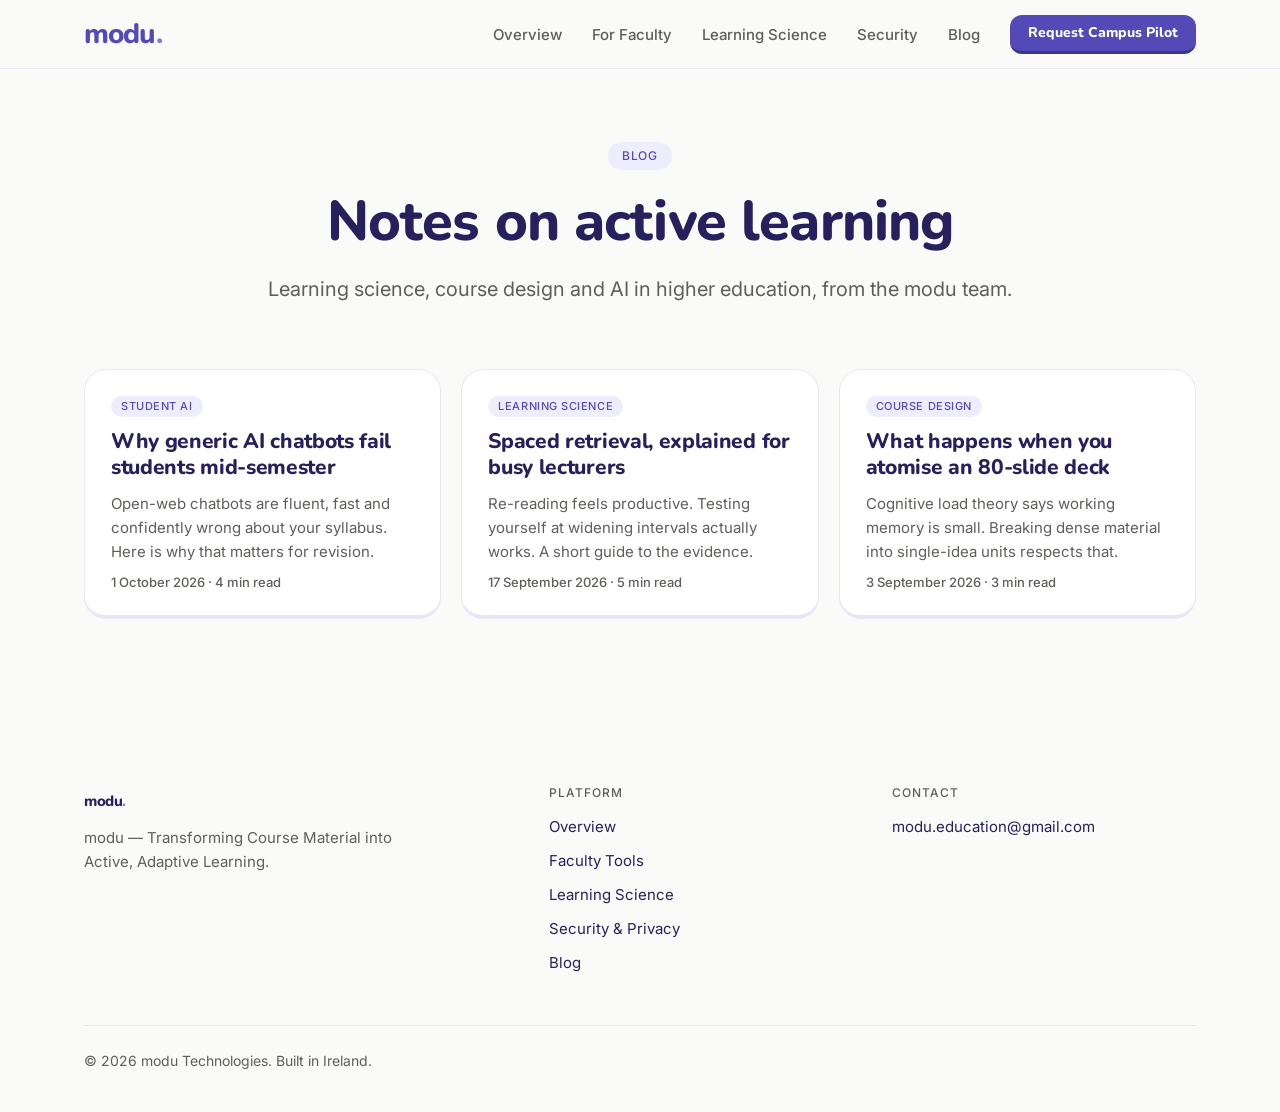
==== blog/index.html @ aeeece8a "Add blog section with index and three sample posts Co-Authored-By: Claude Sonnet 5.5 <noreply@anthro" ====
<!doctype html>
<html lang="en">
<head>
<meta charset="utf-8">
<meta name="viewport" content="width=device-width,initial-scale=1">
<title>Blog | modu</title>
<meta name="description" content="Notes on active learning, learning science and course design from the modu team.">
<meta name="theme-color" content="#FAFAF8">
<link rel="preconnect" href="https://fonts.googleapis.com">
<link rel="preconnect" href="https://fonts.gstatic.com" crossorigin>
<link href="https://fonts.googleapis.com/css2?family=Inter:wght@400;500&family=Nunito:wght@800&display=swap" rel="stylesheet">
<link rel="stylesheet" href="../assets/site.css">
</head>
<body>
<header class="nav">
  <div class="wrap">
    <a class="logo" href="../index.html" aria-label="modu home">modu<i>.</i></a>
    <button class="menu" id="menu" aria-label="Toggle menu" aria-expanded="false" aria-controls="links"><svg viewBox="0 0 24 24"><path d="M4 7h16M4 12h16M4 17h16"/></svg></button>
    <nav class="links" id="links" aria-label="Primary">
      <a href="../index.html#overview">Overview</a>
      <a href="../index.html#faculty">For Faculty</a>
      <a href="../index.html#science">Learning Science</a>
      <a href="../index.html#security">Security</a>
      <a href="index.html">Blog</a>
      <a class="btn sm" href="../index.html#pilot">Request Campus Pilot</a>
    </nav>
  </div>
</header>
<main>
<section class="hero" style="padding-bottom:24px"><div class="wrap"><span class="tag">Blog</span><h1 style="font-size:clamp(34px,5vw,56px)">Notes on active learning</h1><p class="sub">Learning science, course design and AI in higher education, from the modu team.</p></div></section><section class="sec" style="padding-top:40px"><div class="wrap"><div class="posts"><a class="post" href="why-generic-ai-fails-students.html"><span class="pillx">Student AI</span><h3>Why generic AI chatbots fail students mid-semester</h3><p>Open-web chatbots are fluent, fast and confidently wrong about your syllabus. Here is why that matters for revision.</p><span class="meta">1 October 2026 · 4 min read</span></a><a class="post" href="spaced-retrieval-explained.html"><span class="pillx">Learning science</span><h3>Spaced retrieval, explained for busy lecturers</h3><p>Re-reading feels productive. Testing yourself at widening intervals actually works. A short guide to the evidence.</p><span class="meta">17 September 2026 · 5 min read</span></a><a class="post" href="atomising-an-80-slide-deck.html"><span class="pillx">Course design</span><h3>What happens when you atomise an 80-slide deck</h3><p>Cognitive load theory says working memory is small. Breaking dense material into single-idea units respects that.</p><span class="meta">3 September 2026 · 3 min read</span></a></div></div></section>
</main>
<footer>
  <div class="wrap">
    <div class="fgrid">
      <div><a class="logo" href="../index.html" style="display:inline;margin:0">modu<i>.</i></a><p>modu — Transforming Course Material into Active, Adaptive Learning.</p></div>
      <div><h4>Platform</h4><a href="../index.html#overview">Overview</a><a href="../index.html#faculty">Faculty Tools</a><a href="../index.html#science">Learning Science</a><a href="../index.html#security">Security &amp; Privacy</a><a href="index.html">Blog</a></div>
      <div><h4>Contact</h4><a href="mailto:modu.education@gmail.com">modu.education@gmail.com</a></div>
    </div>
    <div class="copy"><span>© 2026 modu Technologies. Built in Ireland.</span></div>
  </div>
</footer>
<script>
(function(){var b=document.getElementById('menu'),l=document.getElementById('links');
b.addEventListener('click',function(){var o=l.classList.toggle('open');b.setAttribute('aria-expanded',o)});})();
</script>
</body>
</html>
---- assets/site.css ----
:root{
  --bg:#FAFAF8;--surface:#fff;--line:#E8E6F5;--ink:#26215C;--ink2:#5F5E5A;
  --p:#534AB7;--pd:#3C3489;--pm:#7F77DD;--pt:#EEEDFE;--ok:#1D9E75;--okt:#E1F5EE;--warn:#EF9F27;--warnt:#FAEEDA;
  --max:1160px;--gut:24px;
}
*,*::before,*::after{box-sizing:border-box}
html{scroll-behavior:smooth;scroll-padding-top:84px}
body{margin:0;background:var(--bg);color:var(--ink);font:400 17px/1.6 Inter,system-ui,sans-serif;-webkit-font-smoothing:antialiased}
h1,h2,h3,h4{font-family:Nunito,Inter,sans-serif;font-weight:800;color:var(--ink);margin:0;letter-spacing:-.015em}
p{margin:0}
a{color:inherit}
.wrap{max-width:var(--max);margin:0 auto;padding:0 var(--gut)}
.skip{position:absolute;left:-999px;top:8px;background:var(--p);color:#fff;padding:8px 14px;border-radius:8px;z-index:100}
.skip:focus{left:8px}
:focus-visible{outline:3px solid var(--pm);outline-offset:3px;border-radius:6px}

/* ---------- buttons (chunky "lip" style from the hero) ---------- */
.btn{display:inline-block;font:800 16px/1 Nunito,Inter,sans-serif;text-decoration:none;padding:16px 26px;border-radius:14px;background:var(--p);color:#fff;border-bottom:4px solid var(--pd);transition:transform .12s,border-bottom-width .12s,background .15s}
.btn:hover{background:#5c53c4}
.btn:active{transform:translateY(3px);border-bottom-width:1px}
.btn.ghost{background:#fff;color:var(--p);border:1px solid var(--line);border-bottom:4px solid var(--line)}
.btn.ghost:hover{background:var(--pt)}
.btn.sm{padding:11px 18px;font-size:14px;border-radius:12px;border-bottom-width:3px}

/* ---------- nav ---------- */
.nav{position:sticky;top:0;z-index:50;background:rgba(250,250,248,.88);backdrop-filter:blur(10px);-webkit-backdrop-filter:blur(10px);border-bottom:1px solid var(--line)}
.nav .wrap{display:flex;align-items:center;justify-content:space-between;height:68px;gap:24px}
.logo{font:800 28px/1 Nunito,sans-serif;color:var(--p);text-decoration:none;letter-spacing:-.03em}
.logo i{font-style:normal;color:var(--pm)}
.links{display:flex;gap:30px;align-items:center}
.links a{font:500 15px/1 Inter,sans-serif;color:var(--ink2);text-decoration:none;transition:color .15s}
.links a:hover{color:var(--p)}
.links a.btn,.links a.btn:hover{color:#fff;font:800 14px/1 Nunito,Inter,sans-serif}
.menu{display:none;background:none;border:1px solid var(--line);border-radius:10px;width:42px;height:42px;cursor:pointer;color:var(--ink)}
.menu svg{width:20px;height:20px;stroke:currentColor;stroke-width:2;fill:none;stroke-linecap:round}

/* ---------- hero copy ---------- */
.hero{padding:72px 0 40px;text-align:center}
.tag{display:inline-block;font:500 12px/1 Inter,sans-serif;letter-spacing:.08em;text-transform:uppercase;color:var(--p);background:var(--pt);border-radius:999px;padding:8px 14px}
.hero h1{font-size:clamp(38px,6vw,68px);line-height:1.06;max-width:15em;margin:22px auto 0}
.hero h1 em{font-style:normal;color:var(--p)}
.hero .sub{max-width:44em;margin:22px auto 0;font-size:clamp(17px,2vw,20px);color:var(--ink2)}
.cta-row{display:flex;gap:14px;justify-content:center;flex-wrap:wrap;margin-top:34px}

/* hero animation stage */
.stage{margin:36px auto 0;max-width:1440px}
.stage .mh{border-top:1px solid var(--line);border-bottom:1px solid var(--line)}

/* guarantees */
.guar{padding:44px 0 24px}
.guar ul{list-style:none;margin:0;padding:0;display:grid;grid-template-columns:repeat(4,1fr);gap:16px}
.guar li{background:#fff;border:1px solid var(--line);border-bottom-width:3px;border-radius:18px;padding:20px}
.guar b{display:block;font:800 17px/1.2 Nunito,sans-serif;color:var(--ink);margin-bottom:8px}
.guar span{font-size:14px;line-height:1.5;color:var(--ink2)}
.guar .ic,.ic{width:36px;height:36px;border-radius:12px;background:var(--pt);display:grid;place-items:center;margin-bottom:14px}
.ic svg{width:19px;height:19px;stroke:var(--p);stroke-width:2;fill:none;stroke-linecap:round;stroke-linejoin:round}

/* ---------- sections ---------- */
section.sec{padding:104px 0}
.sec.alt{background:#fff;border-top:1px solid var(--line);border-bottom:1px solid var(--line)}
.sec.dark{background:var(--ink);color:#fff}
.sec.dark h2,.sec.dark h3{color:#fff}
.sec.dark .tag{background:rgba(127,119,221,.22);color:#C9C5F5}
.head{max-width:40em;margin-bottom:56px}
.head h2{font-size:clamp(30px,4.2vw,46px);line-height:1.1;margin-top:18px}
.head.c{margin-left:auto;margin-right:auto;text-align:center}

.cols{display:grid;grid-template-columns:repeat(3,1fr);gap:20px}
.card{background:#fff;border:1px solid var(--line);border-bottom-width:4px;border-radius:22px;padding:28px}
.card .k{font:500 12px/1 Inter,sans-serif;letter-spacing:.07em;text-transform:uppercase;color:var(--ink2);margin-bottom:14px}
.card h3{font-size:22px;line-height:1.2;margin-bottom:12px}
.card p{font-size:15.5px;color:var(--ink2);line-height:1.6}
.card.bad{background:var(--bg)}
.card.bad .k{color:#854F0B}

/* solution features */
.feat{display:grid;grid-template-columns:1fr 1fr;gap:64px;align-items:center;padding:36px 0}
.feat+.feat{border-top:1px solid var(--line)}
.feat.rev .txt{order:2}
.feat .n{font:800 14px/1 Nunito,sans-serif;color:var(--pm);letter-spacing:.06em}
.feat h3{font-size:clamp(26px,3vw,34px);line-height:1.12;margin:12px 0 8px}
.feat .sh{font:800 17px/1.3 Nunito,sans-serif;color:var(--p);margin-bottom:14px}
.feat p.b{color:var(--ink2);font-size:17px}
.viz{background:var(--bg);border:1px solid var(--line);border-radius:26px;padding:28px;min-height:260px;display:flex;align-items:center;justify-content:center}

/* viz: atomised notes */
.atoms{display:grid;grid-template-columns:1fr 1fr;gap:12px;width:100%;max-width:380px}
.atom{background:#fff;border:1px solid var(--line);border-bottom-width:3px;border-radius:14px;padding:12px 14px;font:500 13px/1.3 Inter,sans-serif;color:var(--ink)}
.atom small{display:block;color:var(--ink2);font-size:11px;margin-top:6px}
.atom.big{grid-column:1/-1;background:var(--p);border-color:var(--pd);color:#fff}
.atom.big small{color:#C9C5F5}
/* viz: drills */
.drill{width:100%;max-width:340px;background:#fff;border:1px solid var(--line);border-bottom-width:4px;border-radius:20px;padding:18px;position:relative}
.drill::before,.drill::after{content:"";position:absolute;left:12px;right:-12px;top:12px;bottom:-12px;border-radius:20px;border:1px solid var(--line);background:#fff;z-index:-1}
.drill::after{left:24px;right:-24px;top:24px;bottom:-24px;z-index:-2;opacity:.7}
.drill .q{font:800 17px/1.25 Nunito,sans-serif;margin:10px 0 12px}
.drill .o{display:block;font:500 13px/1 Inter,sans-serif;padding:11px 12px;border:1px solid var(--line);border-bottom-width:3px;border-radius:11px;margin-bottom:7px}
.drill .o.on{background:var(--okt);border-color:var(--ok);color:#0F6E56}
.pillx{display:inline-block;font:500 11px/1 Inter,sans-serif;letter-spacing:.05em;text-transform:uppercase;color:var(--p);background:var(--pt);border-radius:999px;padding:5px 10px}
/* viz: boundary */
.bound{position:relative;width:100%;max-width:360px;height:230px}
.bound .ring{position:absolute;inset:0;border:2px dashed var(--pm);border-radius:50%}
.bound .core{position:absolute;inset:34px;border-radius:50%;background:var(--pt);display:grid;place-items:center;text-align:center;font:800 15px/1.2 Nunito,sans-serif;color:var(--p);padding:14px}
.bound .out{position:absolute;font:500 11px/1 Inter,sans-serif;color:#854F0B;background:var(--warnt);padding:6px 9px;border-radius:999px;text-decoration:line-through}
.bound .o1{left:-4px;top:12px}.bound .o2{right:-6px;top:58px}.bound .o3{left:10px;bottom:6px}

/* dashboard section */
.dgrid{display:grid;grid-template-columns:1fr 1fr 1fr;gap:20px}
.dgrid .card{padding:0;overflow:hidden}
.dgrid .card .vz{background:var(--bg);border-bottom:1px solid var(--line);padding:22px;height:170px;display:flex;align-items:flex-end}
.dgrid .card .tx{padding:26px 28px 30px}
.bars{display:flex;align-items:flex-end;gap:7px;width:100%;height:100%}
.bars i{flex:1;border-radius:6px 6px 2px 2px;background:var(--pm)}
.bars i.w{background:var(--warn)}.bars i.g{background:var(--ok)}
.alertbox{width:100%;display:flex;flex-direction:column;gap:9px;align-self:center}
.alert{display:flex;gap:10px;align-items:center;background:#fff;border:1px solid var(--line);border-bottom-width:3px;border-radius:13px;padding:10px 12px;font:500 13px/1.25 Inter,sans-serif}
.alert b{flex:none;width:9px;height:9px;border-radius:50%;background:var(--warn)}
.alert.s b{background:var(--p)}
.gov{width:100%;align-self:center;display:flex;flex-direction:column;gap:9px}
.gov div{display:flex;justify-content:space-between;align-items:center;background:#fff;border:1px solid var(--line);border-radius:12px;padding:10px 12px;font:500 13px/1 Inter,sans-serif}
.gov em{font-style:normal;font-size:11px;text-transform:uppercase;letter-spacing:.05em;padding:4px 8px;border-radius:999px}
.gov .live{background:var(--okt);color:#0F6E56}.gov .rev{background:var(--warnt);color:#854F0B}.gov .sch{background:var(--pt);color:var(--p)}

/* learning science */
.sci{display:grid;grid-template-columns:repeat(3,1fr);gap:20px;counter-reset:s}
.sci .card{counter-increment:s;position:relative;padding-top:64px}
.sci .card::before{content:counter(s,decimal-leading-zero);position:absolute;left:28px;top:24px;font:800 15px/1 Nunito,sans-serif;color:var(--pm)}
.curve{margin-top:48px;background:#fff;border:1px solid var(--line);border-radius:26px;padding:28px 28px 20px}
.curve svg{width:100%;height:auto;display:block}
.curve p{font-size:14px;color:var(--ink2);margin-top:6px;text-align:center}

/* security */
.sgrid{display:grid;grid-template-columns:repeat(3,1fr);gap:20px}
.sgrid .card{background:rgba(255,255,255,.06);border:1px solid rgba(255,255,255,.12);border-bottom:4px solid rgba(255,255,255,.14)}
.sgrid .card p{color:#C9C5E8}
.sgrid .ic{background:rgba(127,119,221,.25)}
.sgrid .ic svg{stroke:#C9C5F5}

/* about */
.about{display:grid;grid-template-columns:1.1fr .9fr;gap:64px;align-items:center}
.about h2{font-size:clamp(30px,4vw,44px);line-height:1.1;margin:18px 0 22px}
.about p{color:var(--ink2);margin-bottom:16px}
.about .panel{background:var(--pt);border-radius:28px;padding:36px;border:1px solid #D8D5F7}
.about .panel .big{font:800 clamp(30px,3.6vw,40px)/1.1 Nunito,sans-serif;color:var(--p)}
.about .panel p{margin-top:12px;color:var(--pd)}
.about .panel hr{border:0;border-top:1px solid #D8D5F7;margin:24px 0}

/* CTA */
.cta{background:var(--p);color:#fff;border-radius:34px;padding:72px 40px;text-align:center;position:relative;overflow:hidden}
.cta h2{color:#fff;font-size:clamp(30px,4.4vw,48px);line-height:1.1}
.cta>p{color:#DAD7F7;max-width:36em;margin:16px auto 0}
.opts{display:grid;grid-template-columns:1fr 1fr;gap:20px;margin-top:44px;text-align:left}
.opt{background:#fff;color:var(--ink);border-radius:24px;padding:30px;border-bottom:5px solid #D8D5F7;display:flex;flex-direction:column;align-items:flex-start}
.opt .k{font:500 12px/1 Inter,sans-serif;letter-spacing:.07em;text-transform:uppercase;color:var(--p);margin-bottom:12px}
.opt h3{font-size:24px;margin-bottom:10px}
.opt p{color:var(--ink2);font-size:15.5px;margin-bottom:24px;flex:1}

/* footer */
footer{padding:64px 0 40px}
.fgrid{display:grid;grid-template-columns:1.4fr 1fr 1fr;gap:40px;padding-bottom:40px;border-bottom:1px solid var(--line)}
.fgrid p{color:var(--ink2);font-size:15px;margin-top:12px;max-width:22em}
.fgrid h4{font:500 12px/1 Inter,sans-serif;letter-spacing:.08em;text-transform:uppercase;color:var(--ink2);margin-bottom:16px}
.fgrid a{display:block;text-decoration:none;color:var(--ink);font-size:15px;margin-bottom:10px}
.fgrid a:hover{color:var(--p)}
.copy{padding-top:24px;font-size:14px;color:var(--ink2);display:flex;justify-content:space-between;gap:16px;flex-wrap:wrap}

/* reveal */
.rv{opacity:0;transform:translateY(18px);transition:opacity .6s ease,transform .6s ease}
.rv.in{opacity:1;transform:none}
@media (prefers-reduced-motion:reduce){.rv{opacity:1;transform:none;transition:none}html{scroll-behavior:auto}}

/* ---------- responsive ---------- */
@media (max-width:960px){
  .guar ul{grid-template-columns:1fr 1fr}
  .cols,.sci,.sgrid,.dgrid{grid-template-columns:1fr}
  .feat,.about{grid-template-columns:1fr;gap:32px}
  .feat.rev .txt{order:0}
  .opts{grid-template-columns:1fr}
  .fgrid{grid-template-columns:1fr 1fr}
  .fgrid>div:first-child{grid-column:1/-1}
  section.sec{padding:76px 0}
}
@media (max-width:820px){
  .menu{display:grid;place-items:center}
  .links{display:none;position:absolute;top:68px;left:0;right:0;background:var(--bg);border-bottom:1px solid var(--line);flex-direction:column;align-items:stretch;gap:0;padding:8px var(--gut) 18px}
  .links.open{display:flex}
  .links a{padding:15px 0;border-bottom:1px solid var(--line)}
  .links .btn{margin-top:14px;text-align:center;border-bottom:3px solid var(--pd)}
  .nav .wrap{position:relative}
}
@media (max-width:560px){
  :root{--gut:18px}
  .guar ul{grid-template-columns:1fr}
  .hero{padding-top:48px}
  .cta{padding:48px 22px;border-radius:26px}
  .fgrid{grid-template-columns:1fr}
}

/* ---------- blog ---------- */
.posts{display:grid;grid-template-columns:repeat(3,1fr);gap:20px}
.post{display:flex;flex-direction:column;align-items:flex-start;gap:12px;background:#fff;border:1px solid var(--line);border-bottom-width:4px;border-radius:22px;padding:26px;text-decoration:none;transition:transform .15s,border-color .15s}
.post:hover{transform:translateY(-3px);border-color:var(--pm)}
.post h3{font-size:21px;line-height:1.2}
.post p{font-size:15px;color:var(--ink2);flex:1}
.meta{font:500 13px/1 Inter,sans-serif;color:var(--ink2)}
.pillx{display:inline-block;font:500 11px/1 Inter,sans-serif;letter-spacing:.05em;text-transform:uppercase;color:var(--p);background:var(--pt);border-radius:999px;padding:5px 10px}
.blog-head{display:flex;justify-content:space-between;align-items:end;gap:20px;flex-wrap:wrap;margin-bottom:40px}
.blog-head .head{margin-bottom:0}
.art{padding:56px 0 88px}
.art .wrap{max-width:720px}
.art .back{display:block;margin-bottom:28px;font:500 14px/1 Inter,sans-serif;color:var(--p);text-decoration:none}
.art h1{font-size:clamp(32px,5vw,48px);line-height:1.1;margin:16px 0 14px}
.art .meta{margin-bottom:28px}
.art .lede{font-size:20px;color:var(--ink);margin-bottom:28px;line-height:1.5}
.art p{margin:0 0 18px;color:#3b3858}
.art h3{font-size:24px;margin:34px 0 10px}
.artcta{margin-top:48px;background:var(--pt);border:1px solid #D8D5F7;border-radius:24px;padding:30px}
.artcta h3{margin:0 0 8px}.artcta p{margin-bottom:20px}
@media (max-width:960px){.posts{grid-template-columns:1fr}}
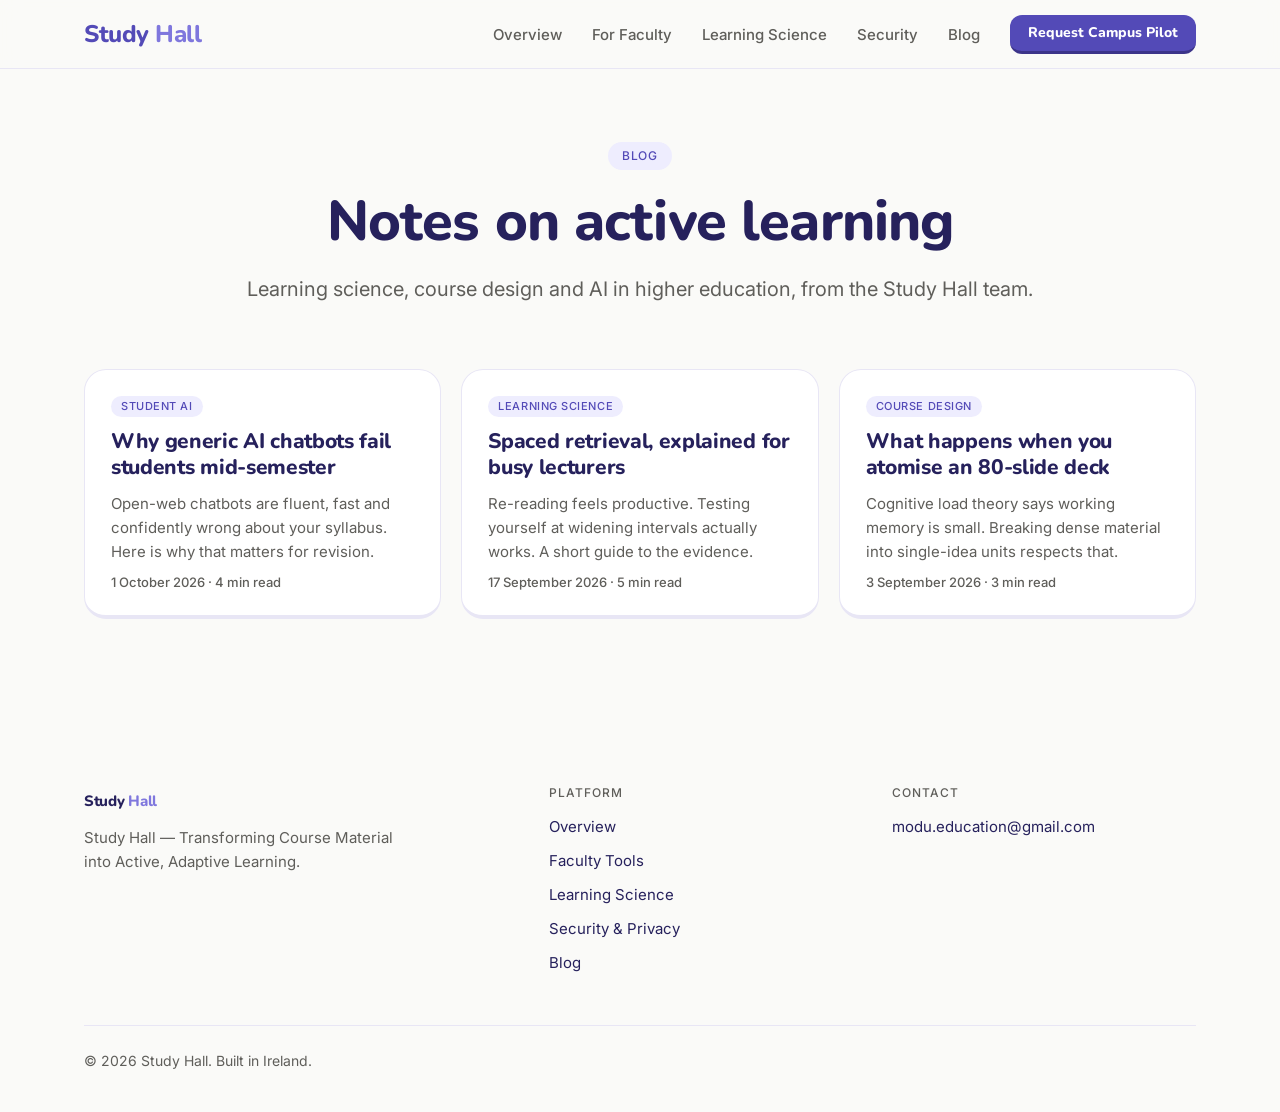
==== commit ff1452c7: "Rebrand from modu to Study Hall Co-Authored-By: Claude Sonnet 5.5 <noreply@anthropic.com>" ====
--- a/blog/index.html
+++ b/blog/index.html
@@ -3,8 +3,8 @@
 <head>
 <meta charset="utf-8">
 <meta name="viewport" content="width=device-width,initial-scale=1">
-<title>Blog | modu</title>
-<meta name="description" content="Notes on active learning, learning science and course design from the modu team.">
+<title>Blog | Study Hall</title>
+<meta name="description" content="Notes on active learning, learning science and course design from the Study Hall team.">
 <meta name="theme-color" content="#FAFAF8">
 <link rel="preconnect" href="https://fonts.googleapis.com">
 <link rel="preconnect" href="https://fonts.gstatic.com" crossorigin>
@@ -14,7 +14,7 @@
 <body>
 <header class="nav">
   <div class="wrap">
-    <a class="logo" href="../index.html" aria-label="modu home">modu<i>.</i></a>
+    <a class="logo" href="../index.html" aria-label="Study Hall home">Study <i>Hall</i></a>
     <button class="menu" id="menu" aria-label="Toggle menu" aria-expanded="false" aria-controls="links"><svg viewBox="0 0 24 24"><path d="M4 7h16M4 12h16M4 17h16"/></svg></button>
     <nav class="links" id="links" aria-label="Primary">
       <a href="../index.html#overview">Overview</a>
@@ -27,16 +27,16 @@
   </div>
 </header>
 <main>
-<section class="hero" style="padding-bottom:24px"><div class="wrap"><span class="tag">Blog</span><h1 style="font-size:clamp(34px,5vw,56px)">Notes on active learning</h1><p class="sub">Learning science, course design and AI in higher education, from the modu team.</p></div></section><section class="sec" style="padding-top:40px"><div class="wrap"><div class="posts"><a class="post" href="why-generic-ai-fails-students.html"><span class="pillx">Student AI</span><h3>Why generic AI chatbots fail students mid-semester</h3><p>Open-web chatbots are fluent, fast and confidently wrong about your syllabus. Here is why that matters for revision.</p><span class="meta">1 October 2026 · 4 min read</span></a><a class="post" href="spaced-retrieval-explained.html"><span class="pillx">Learning science</span><h3>Spaced retrieval, explained for busy lecturers</h3><p>Re-reading feels productive. Testing yourself at widening intervals actually works. A short guide to the evidence.</p><span class="meta">17 September 2026 · 5 min read</span></a><a class="post" href="atomising-an-80-slide-deck.html"><span class="pillx">Course design</span><h3>What happens when you atomise an 80-slide deck</h3><p>Cognitive load theory says working memory is small. Breaking dense material into single-idea units respects that.</p><span class="meta">3 September 2026 · 3 min read</span></a></div></div></section>
+<section class="hero" style="padding-bottom:24px"><div class="wrap"><span class="tag">Blog</span><h1 style="font-size:clamp(34px,5vw,56px)">Notes on active learning</h1><p class="sub">Learning science, course design and AI in higher education, from the Study Hall team.</p></div></section><section class="sec" style="padding-top:40px"><div class="wrap"><div class="posts"><a class="post" href="why-generic-ai-fails-students.html"><span class="pillx">Student AI</span><h3>Why generic AI chatbots fail students mid-semester</h3><p>Open-web chatbots are fluent, fast and confidently wrong about your syllabus. Here is why that matters for revision.</p><span class="meta">1 October 2026 · 4 min read</span></a><a class="post" href="spaced-retrieval-explained.html"><span class="pillx">Learning science</span><h3>Spaced retrieval, explained for busy lecturers</h3><p>Re-reading feels productive. Testing yourself at widening intervals actually works. A short guide to the evidence.</p><span class="meta">17 September 2026 · 5 min read</span></a><a class="post" href="atomising-an-80-slide-deck.html"><span class="pillx">Course design</span><h3>What happens when you atomise an 80-slide deck</h3><p>Cognitive load theory says working memory is small. Breaking dense material into single-idea units respects that.</p><span class="meta">3 September 2026 · 3 min read</span></a></div></div></section>
 </main>
 <footer>
   <div class="wrap">
     <div class="fgrid">
-      <div><a class="logo" href="../index.html" style="display:inline;margin:0">modu<i>.</i></a><p>modu — Transforming Course Material into Active, Adaptive Learning.</p></div>
+      <div><a class="logo" href="../index.html" style="display:inline;margin:0">Study <i>Hall</i></a><p>Study Hall — Transforming Course Material into Active, Adaptive Learning.</p></div>
       <div><h4>Platform</h4><a href="../index.html#overview">Overview</a><a href="../index.html#faculty">Faculty Tools</a><a href="../index.html#science">Learning Science</a><a href="../index.html#security">Security &amp; Privacy</a><a href="index.html">Blog</a></div>
       <div><h4>Contact</h4><a href="mailto:modu.education@gmail.com">modu.education@gmail.com</a></div>
     </div>
-    <div class="copy"><span>© 2026 modu Technologies. Built in Ireland.</span></div>
+    <div class="copy"><span>© 2026 Study Hall. Built in Ireland.</span></div>
   </div>
 </footer>
 <script>
--- a/assets/site.css
+++ b/assets/site.css
@@ -25,7 +25,7 @@
 /* ---------- nav ---------- */
 .nav{position:sticky;top:0;z-index:50;background:rgba(250,250,248,.88);backdrop-filter:blur(10px);-webkit-backdrop-filter:blur(10px);border-bottom:1px solid var(--line)}
 .nav .wrap{display:flex;align-items:center;justify-content:space-between;height:68px;gap:24px}
-.logo{font:800 28px/1 Nunito,sans-serif;color:var(--p);text-decoration:none;letter-spacing:-.03em}
+.logo{font:800 24px/1 Nunito,sans-serif;color:var(--p);text-decoration:none;letter-spacing:-.02em;white-space:nowrap}
 .logo i{font-style:normal;color:var(--pm)}
 .links{display:flex;gap:30px;align-items:center}
 .links a{font:500 15px/1 Inter,sans-serif;color:var(--ink2);text-decoration:none;transition:color .15s}
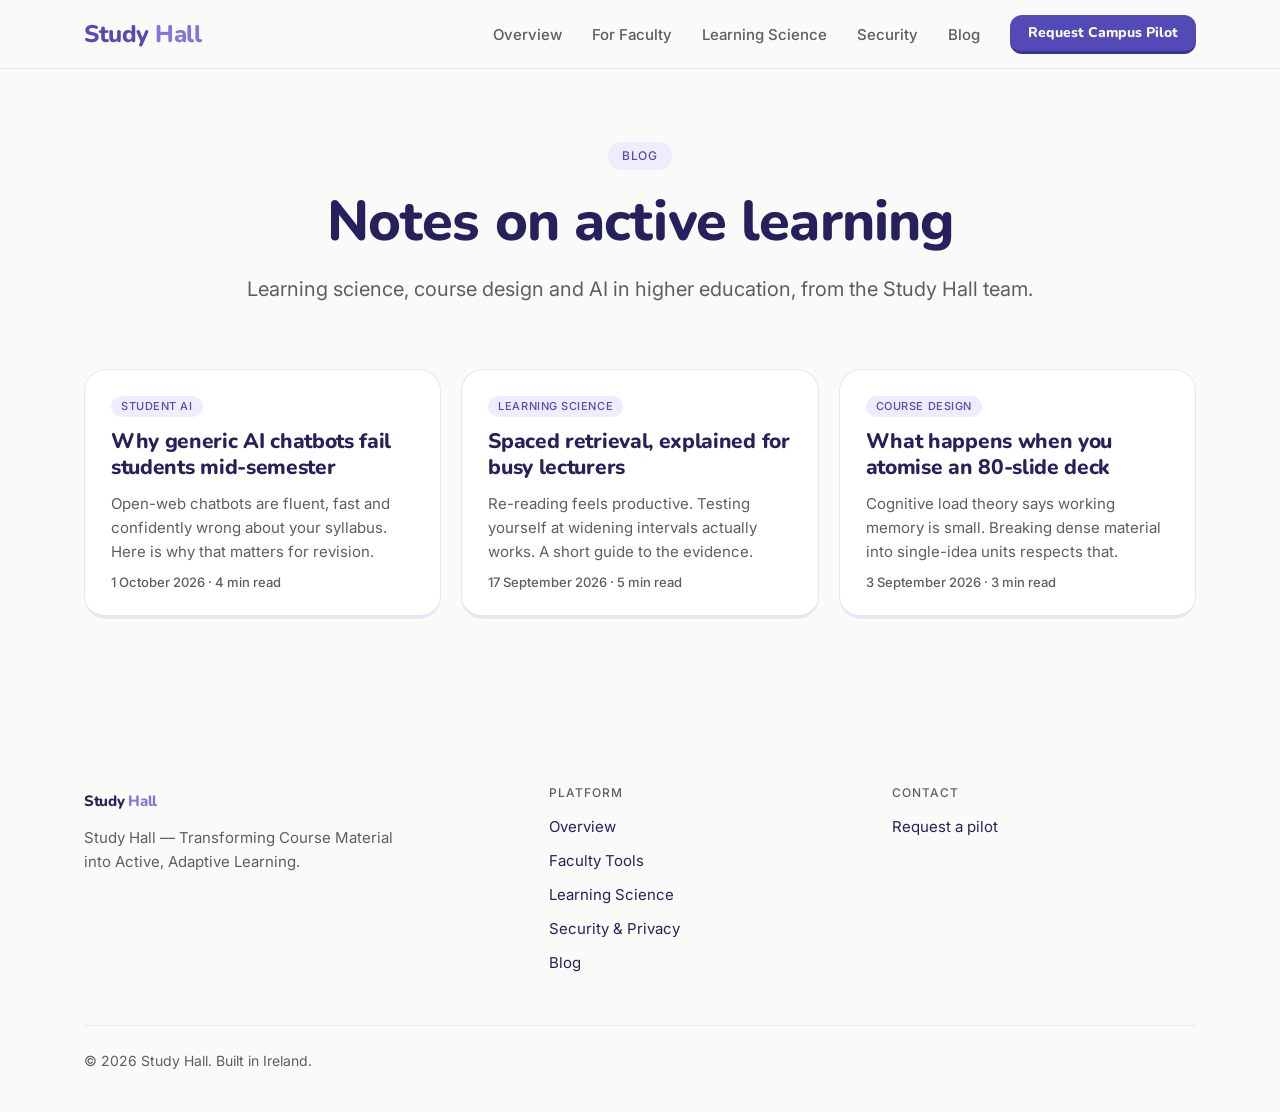
==== commit 83b59a8d: "Use new Study Hall hero and remove all modu references and borrowed email Co-Authored-By: Claude Son" ====
--- a/blog/index.html
+++ b/blog/index.html
@@ -34,7 +34,7 @@
     <div class="fgrid">
       <div><a class="logo" href="../index.html" style="display:inline;margin:0">Study <i>Hall</i></a><p>Study Hall — Transforming Course Material into Active, Adaptive Learning.</p></div>
       <div><h4>Platform</h4><a href="../index.html#overview">Overview</a><a href="../index.html#faculty">Faculty Tools</a><a href="../index.html#science">Learning Science</a><a href="../index.html#security">Security &amp; Privacy</a><a href="index.html">Blog</a></div>
-      <div><h4>Contact</h4><a href="mailto:modu.education@gmail.com">modu.education@gmail.com</a></div>
+      <div><h4>Contact</h4><a href="#pilot">Request a pilot</a></div>
     </div>
     <div class="copy"><span>© 2026 Study Hall. Built in Ireland.</span></div>
   </div>
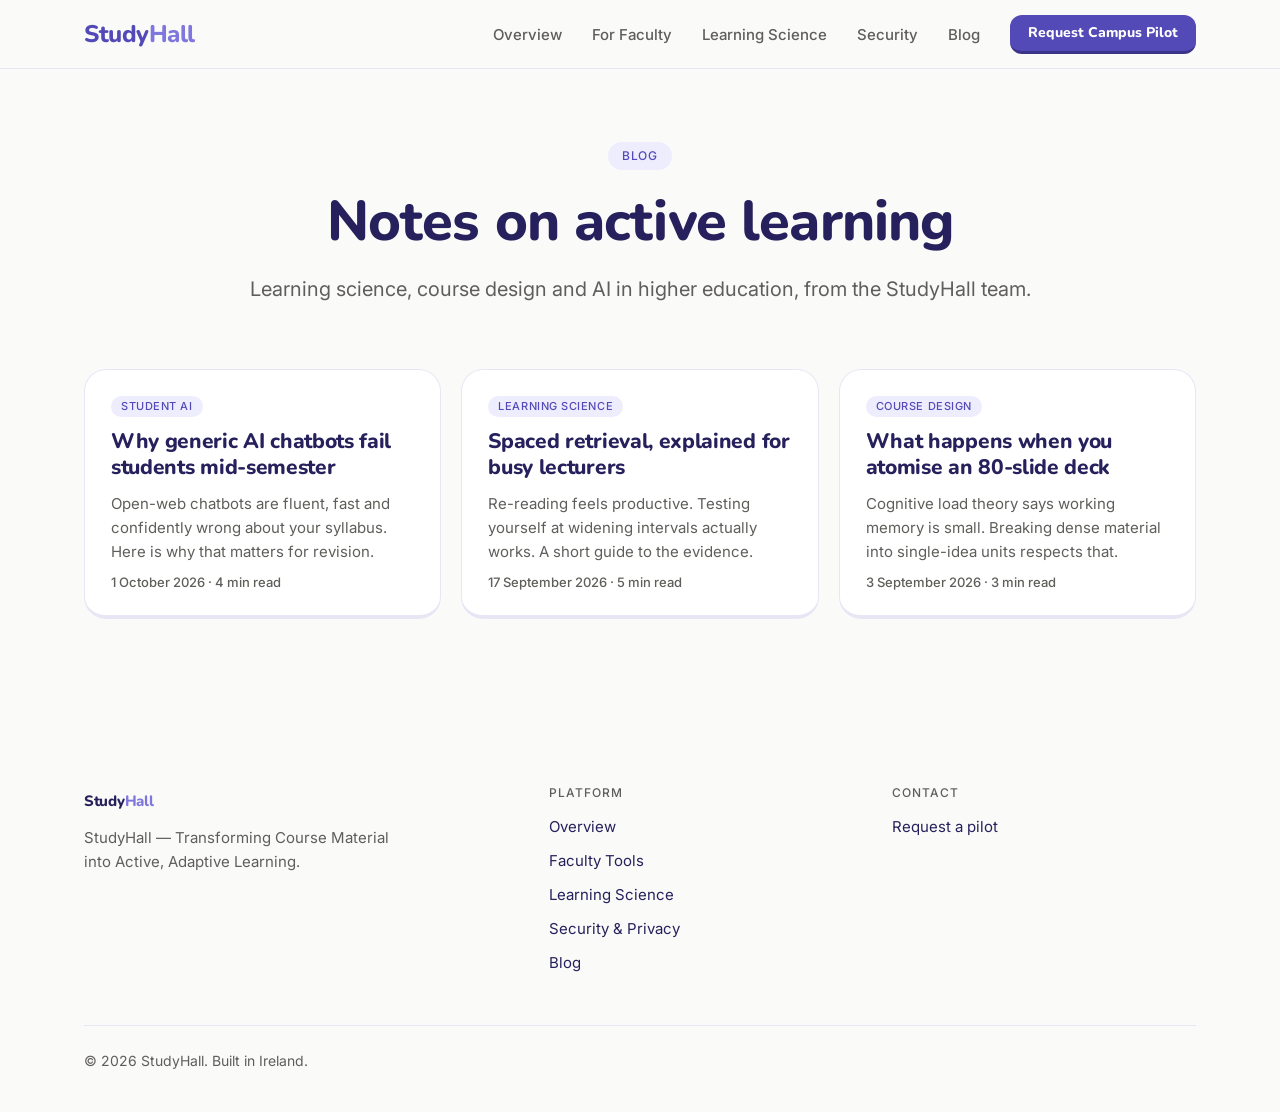
==== commit dcbe31f2: "Rename brand styling to StudyHall Co-Authored-By: Claude Sonnet 5.5 <noreply@anthropic.com>" ====
--- a/blog/index.html
+++ b/blog/index.html
@@ -3,8 +3,8 @@
 <head>
 <meta charset="utf-8">
 <meta name="viewport" content="width=device-width,initial-scale=1">
-<title>Blog | Study Hall</title>
-<meta name="description" content="Notes on active learning, learning science and course design from the Study Hall team.">
+<title>Blog | StudyHall</title>
+<meta name="description" content="Notes on active learning, learning science and course design from the StudyHall team.">
 <meta name="theme-color" content="#FAFAF8">
 <link rel="preconnect" href="https://fonts.googleapis.com">
 <link rel="preconnect" href="https://fonts.gstatic.com" crossorigin>
@@ -14,7 +14,7 @@
 <body>
 <header class="nav">
   <div class="wrap">
-    <a class="logo" href="../index.html" aria-label="Study Hall home">Study <i>Hall</i></a>
+    <a class="logo" href="../index.html" aria-label="StudyHall home">Study<i>Hall</i></a>
     <button class="menu" id="menu" aria-label="Toggle menu" aria-expanded="false" aria-controls="links"><svg viewBox="0 0 24 24"><path d="M4 7h16M4 12h16M4 17h16"/></svg></button>
     <nav class="links" id="links" aria-label="Primary">
       <a href="../index.html#overview">Overview</a>
@@ -27,16 +27,16 @@
   </div>
 </header>
 <main>
-<section class="hero" style="padding-bottom:24px"><div class="wrap"><span class="tag">Blog</span><h1 style="font-size:clamp(34px,5vw,56px)">Notes on active learning</h1><p class="sub">Learning science, course design and AI in higher education, from the Study Hall team.</p></div></section><section class="sec" style="padding-top:40px"><div class="wrap"><div class="posts"><a class="post" href="why-generic-ai-fails-students.html"><span class="pillx">Student AI</span><h3>Why generic AI chatbots fail students mid-semester</h3><p>Open-web chatbots are fluent, fast and confidently wrong about your syllabus. Here is why that matters for revision.</p><span class="meta">1 October 2026 · 4 min read</span></a><a class="post" href="spaced-retrieval-explained.html"><span class="pillx">Learning science</span><h3>Spaced retrieval, explained for busy lecturers</h3><p>Re-reading feels productive. Testing yourself at widening intervals actually works. A short guide to the evidence.</p><span class="meta">17 September 2026 · 5 min read</span></a><a class="post" href="atomising-an-80-slide-deck.html"><span class="pillx">Course design</span><h3>What happens when you atomise an 80-slide deck</h3><p>Cognitive load theory says working memory is small. Breaking dense material into single-idea units respects that.</p><span class="meta">3 September 2026 · 3 min read</span></a></div></div></section>
+<section class="hero" style="padding-bottom:24px"><div class="wrap"><span class="tag">Blog</span><h1 style="font-size:clamp(34px,5vw,56px)">Notes on active learning</h1><p class="sub">Learning science, course design and AI in higher education, from the StudyHall team.</p></div></section><section class="sec" style="padding-top:40px"><div class="wrap"><div class="posts"><a class="post" href="why-generic-ai-fails-students.html"><span class="pillx">Student AI</span><h3>Why generic AI chatbots fail students mid-semester</h3><p>Open-web chatbots are fluent, fast and confidently wrong about your syllabus. Here is why that matters for revision.</p><span class="meta">1 October 2026 · 4 min read</span></a><a class="post" href="spaced-retrieval-explained.html"><span class="pillx">Learning science</span><h3>Spaced retrieval, explained for busy lecturers</h3><p>Re-reading feels productive. Testing yourself at widening intervals actually works. A short guide to the evidence.</p><span class="meta">17 September 2026 · 5 min read</span></a><a class="post" href="atomising-an-80-slide-deck.html"><span class="pillx">Course design</span><h3>What happens when you atomise an 80-slide deck</h3><p>Cognitive load theory says working memory is small. Breaking dense material into single-idea units respects that.</p><span class="meta">3 September 2026 · 3 min read</span></a></div></div></section>
 </main>
 <footer>
   <div class="wrap">
     <div class="fgrid">
-      <div><a class="logo" href="../index.html" style="display:inline;margin:0">Study <i>Hall</i></a><p>Study Hall — Transforming Course Material into Active, Adaptive Learning.</p></div>
+      <div><a class="logo" href="../index.html" style="display:inline;margin:0">Study<i>Hall</i></a><p>StudyHall — Transforming Course Material into Active, Adaptive Learning.</p></div>
       <div><h4>Platform</h4><a href="../index.html#overview">Overview</a><a href="../index.html#faculty">Faculty Tools</a><a href="../index.html#science">Learning Science</a><a href="../index.html#security">Security &amp; Privacy</a><a href="index.html">Blog</a></div>
       <div><h4>Contact</h4><a href="#pilot">Request a pilot</a></div>
     </div>
-    <div class="copy"><span>© 2026 Study Hall. Built in Ireland.</span></div>
+    <div class="copy"><span>© 2026 StudyHall. Built in Ireland.</span></div>
   </div>
 </footer>
 <script>
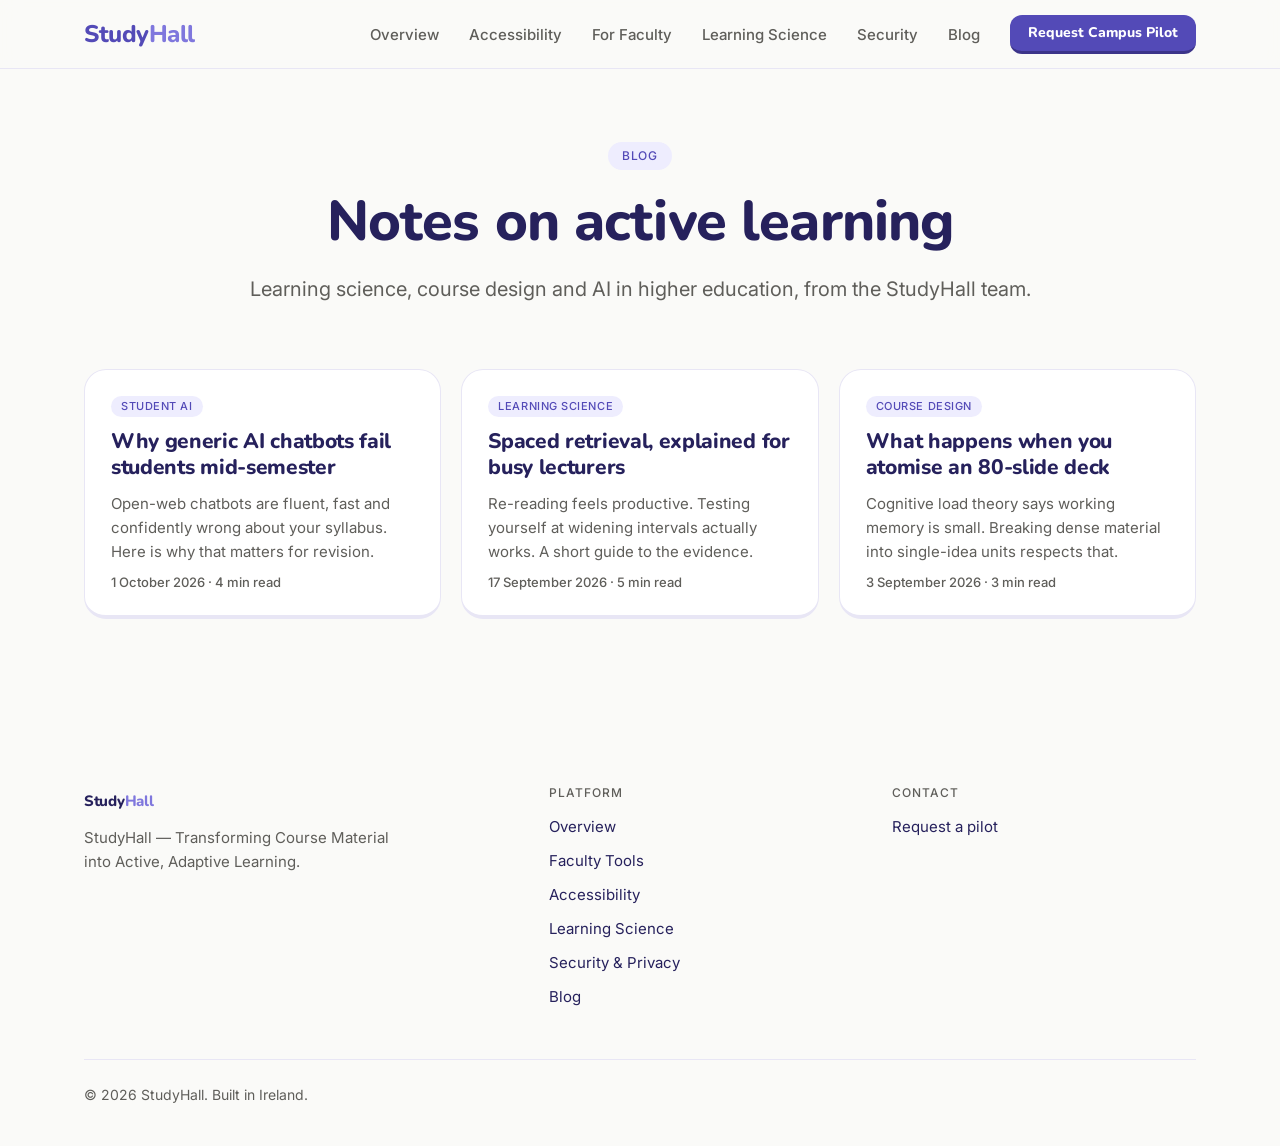
==== commit d8e24276: "Add accessibility section and partners section with SEDA College Co-Authored-By: Claude Sonnet 5.5 <" ====
--- a/blog/index.html
+++ b/blog/index.html
@@ -18,6 +18,7 @@
     <button class="menu" id="menu" aria-label="Toggle menu" aria-expanded="false" aria-controls="links"><svg viewBox="0 0 24 24"><path d="M4 7h16M4 12h16M4 17h16"/></svg></button>
     <nav class="links" id="links" aria-label="Primary">
       <a href="../index.html#overview">Overview</a>
+      <a href="../index.html#accessibility">Accessibility</a>
       <a href="../index.html#faculty">For Faculty</a>
       <a href="../index.html#science">Learning Science</a>
       <a href="../index.html#security">Security</a>
@@ -33,7 +34,7 @@
   <div class="wrap">
     <div class="fgrid">
       <div><a class="logo" href="../index.html" style="display:inline;margin:0">Study<i>Hall</i></a><p>StudyHall — Transforming Course Material into Active, Adaptive Learning.</p></div>
-      <div><h4>Platform</h4><a href="../index.html#overview">Overview</a><a href="../index.html#faculty">Faculty Tools</a><a href="../index.html#science">Learning Science</a><a href="../index.html#security">Security &amp; Privacy</a><a href="index.html">Blog</a></div>
+      <div><h4>Platform</h4><a href="../index.html#overview">Overview</a><a href="../index.html#faculty">Faculty Tools</a><a href="../index.html#accessibility">Accessibility</a><a href="../index.html#science">Learning Science</a><a href="../index.html#security">Security &amp; Privacy</a><a href="index.html">Blog</a></div>
       <div><h4>Contact</h4><a href="#pilot">Request a pilot</a></div>
     </div>
     <div class="copy"><span>© 2026 StudyHall. Built in Ireland.</span></div>
--- a/assets/site.css
+++ b/assets/site.css
@@ -217,3 +217,18 @@
 .artcta{margin-top:48px;background:var(--pt);border:1px solid #D8D5F7;border-radius:24px;padding:30px}
 .artcta h3{margin:0 0 8px}.artcta p{margin-bottom:20px}
 @media (max-width:960px){.posts{grid-template-columns:1fr}}
+
+/* ---------- accessibility + partners ---------- */
+.head .lead{margin-top:18px;font-size:18px;color:var(--ink2)}
+.head.c .lead{margin-left:auto;margin-right:auto}
+.cols.acc{grid-template-columns:repeat(3,1fr)}
+.cols.acc .card .ic{margin-bottom:16px}
+.note{margin-top:36px;max-width:46em;margin-left:auto;margin-right:auto;font-size:16px;color:var(--ink2);background:var(--pt);border:1px solid #D8D5F7;border-radius:18px;padding:18px 22px}
+.note a{color:var(--p);font-weight:500}
+.partners{display:flex;justify-content:center;gap:20px;flex-wrap:wrap}
+.partner{display:flex;align-items:center;gap:22px;background:var(--bg);border:1px solid var(--line);border-bottom-width:4px;border-radius:24px;padding:22px 32px 22px 22px}
+.partner img{width:110px;height:110px;border-radius:50%;display:block}
+.partner b{display:block;font:800 22px/1.2 Nunito,sans-serif;color:var(--ink)}
+.partner span{display:block;margin-top:4px;font-size:14px;color:var(--ink2)}
+@media (max-width:960px){.cols.acc{grid-template-columns:1fr}}
+@media (max-width:560px){.partner{flex-direction:column;text-align:center;padding:24px}}
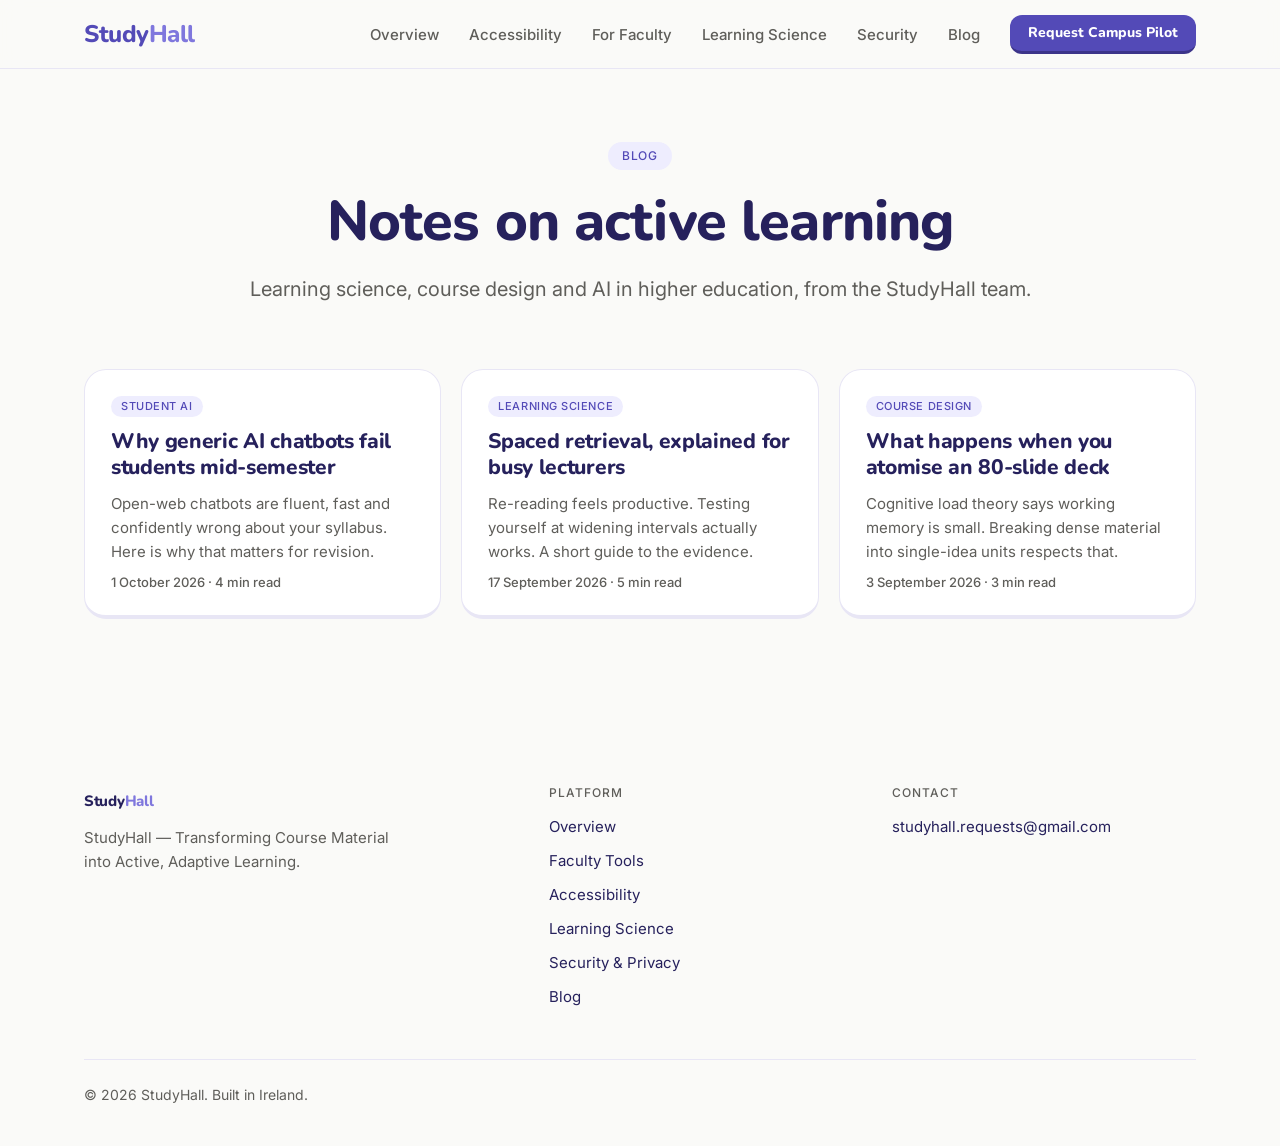
==== commit 402d270f: "Add StudyHall contact email to footer and pilot buttons Co-Authored-By: Claude Sonnet 5.5 <noreply@a" ====
--- a/blog/index.html
+++ b/blog/index.html
@@ -35,7 +35,7 @@
     <div class="fgrid">
       <div><a class="logo" href="../index.html" style="display:inline;margin:0">Study<i>Hall</i></a><p>StudyHall — Transforming Course Material into Active, Adaptive Learning.</p></div>
       <div><h4>Platform</h4><a href="../index.html#overview">Overview</a><a href="../index.html#faculty">Faculty Tools</a><a href="../index.html#accessibility">Accessibility</a><a href="../index.html#science">Learning Science</a><a href="../index.html#security">Security &amp; Privacy</a><a href="index.html">Blog</a></div>
-      <div><h4>Contact</h4><a href="#pilot">Request a pilot</a></div>
+      <div><h4>Contact</h4><a href="mailto:studyhall.requests@gmail.com">studyhall.requests@gmail.com</a></div>
     </div>
     <div class="copy"><span>© 2026 StudyHall. Built in Ireland.</span></div>
   </div>
